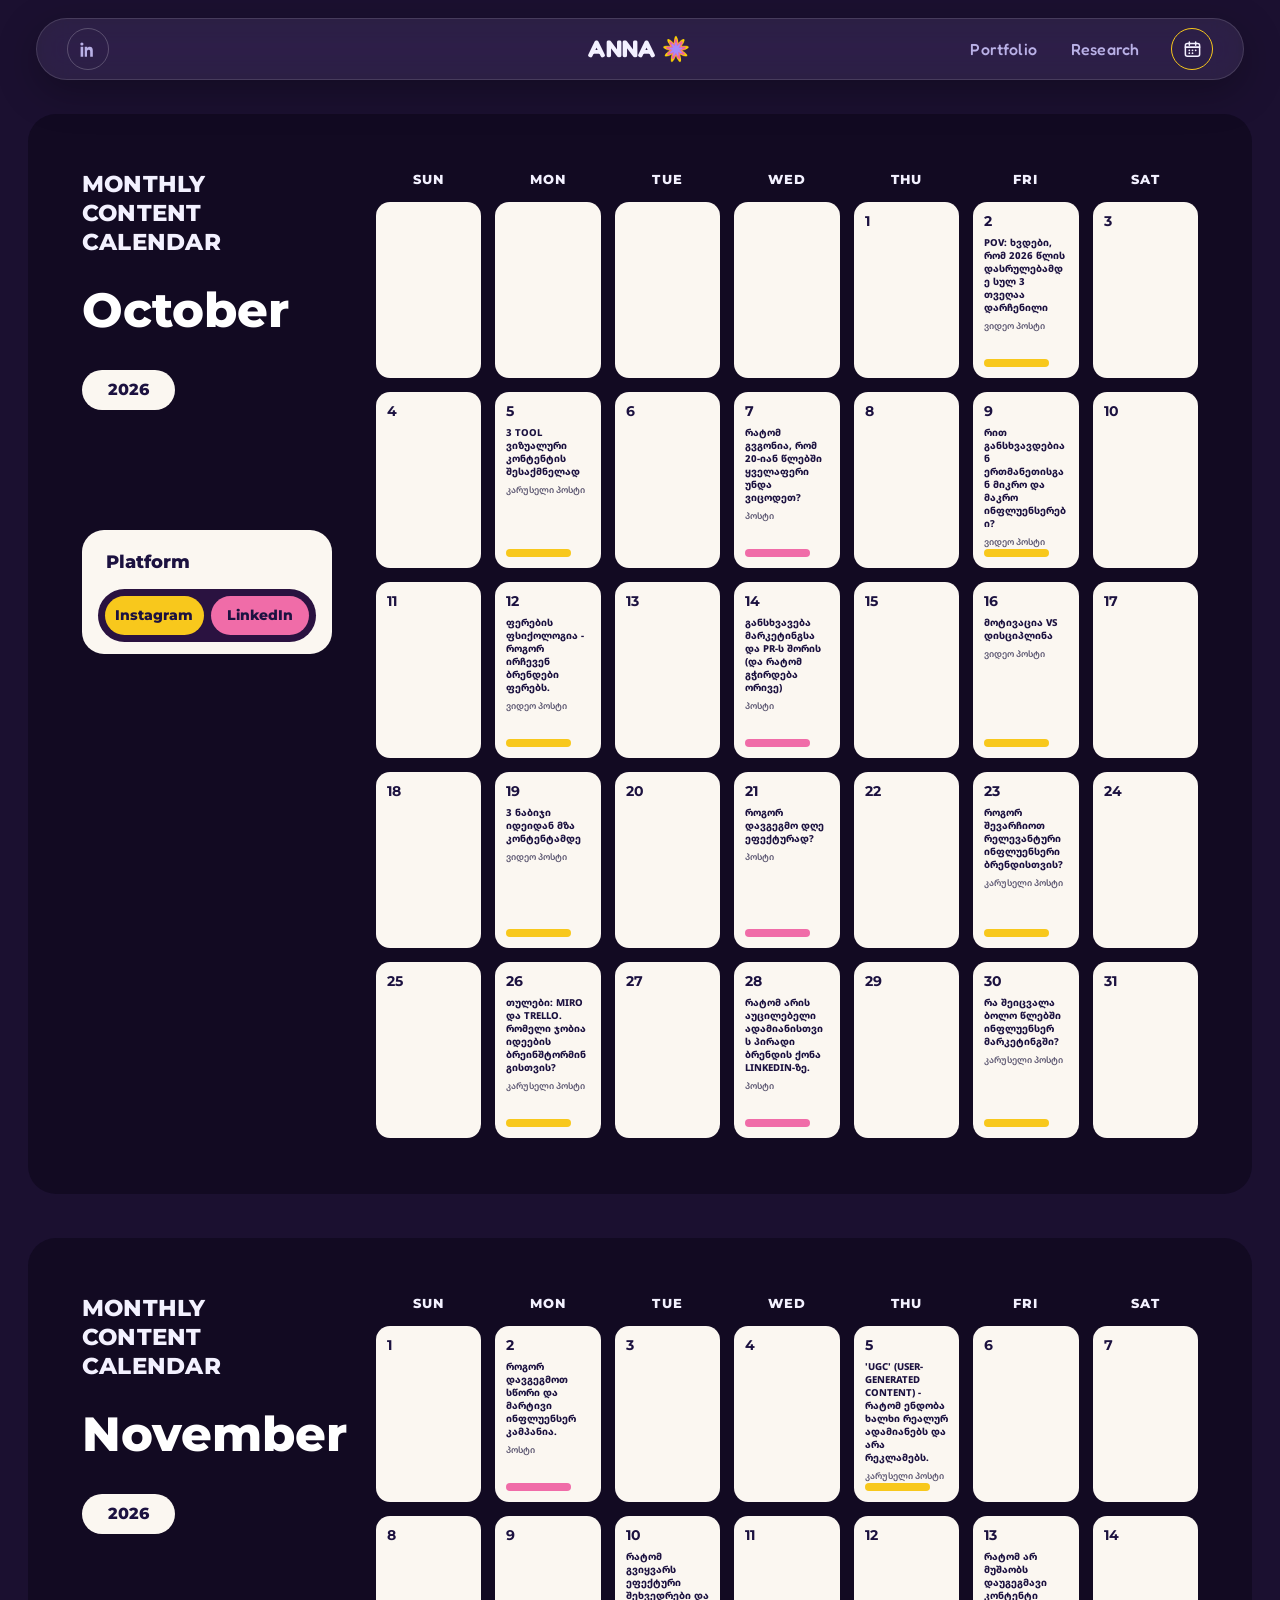
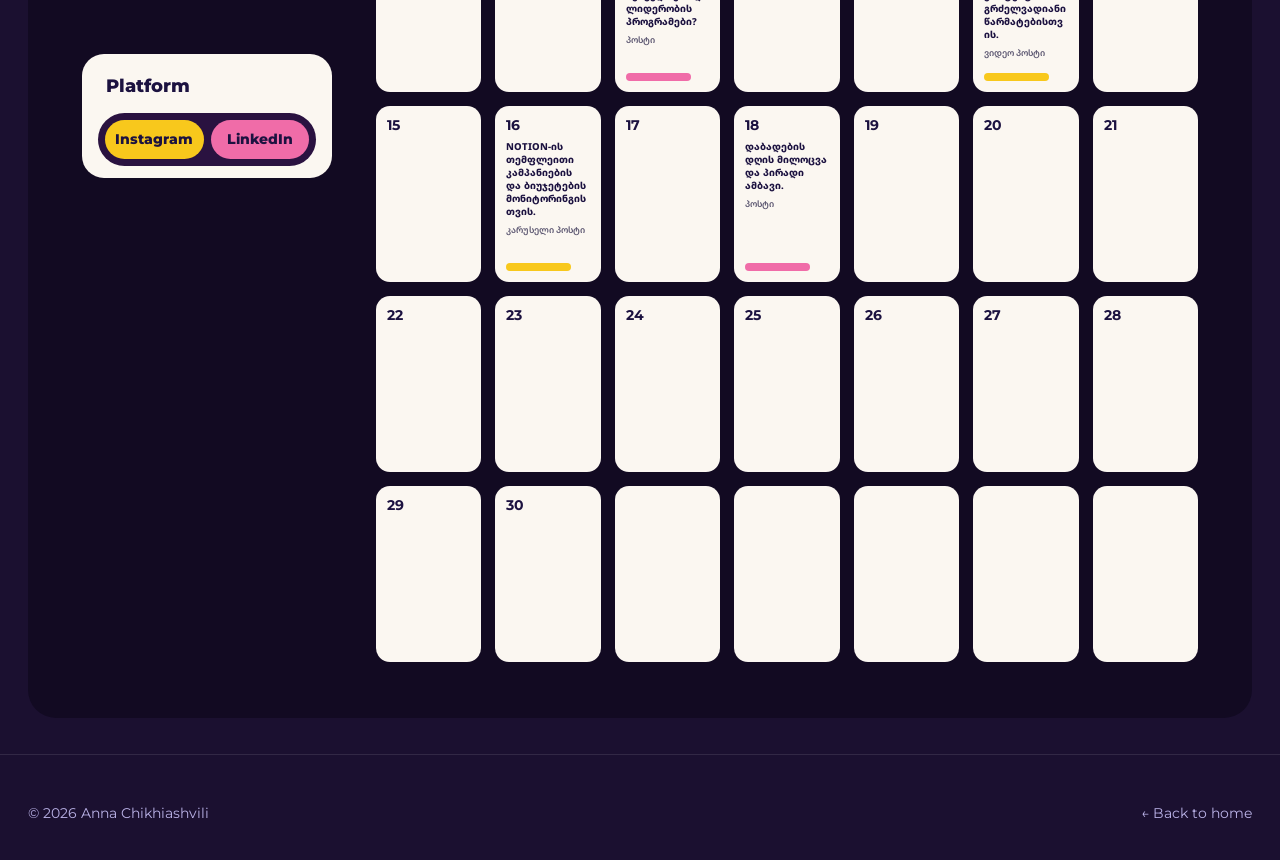
==== content-calendar.html @ bf1d7f3b "Unify header across all pages: ANNA brand everywhere, Research → #about, consistent mobile menu; syn" ====
<!DOCTYPE html>
<html lang="en">
<head>
<meta charset="UTF-8" />
<meta name="viewport" content="width=device-width, initial-scale=1.0" />
<title>Content Calendar — Anna Chikhiashvili</title>
<meta name="description" content="Monthly content calendar — Instagram & LinkedIn posting plan." />
<meta name="theme-color" content="#1b1030" />
<meta name="color-scheme" content="dark" />
<link rel="icon" type="image/png" href="aniko-refs/favicon.png" />
<meta property="og:type" content="website" />
<meta property="og:title" content="Content Calendar — Anna Chikhiashvili" />
<meta property="og:description" content="Monthly content calendar — Instagram & LinkedIn posting plan." />
<meta property="og:image" content="https://davit-debug.github.io/aniko-site/aniko-refs/image6.png" />
<meta name="twitter:card" content="summary_large_image" />
<link rel="canonical" href="https://davit-debug.github.io/aniko-site/content-calendar.html" />
<link rel="preconnect" href="https://fonts.googleapis.com" />
<link rel="preconnect" href="https://fonts.gstatic.com" crossorigin />
<link href="https://fonts.googleapis.com/css2?family=Fredoka:wght@500;600;700&family=Montserrat:wght@400;600;700;800&family=Noto+Sans+Georgian:wght@600;800&display=swap" rel="stylesheet" />
<style>
/* ===========================================================
   ANIKO — Monthly Content Calendar
   Exact replica of the Canva layout: dark navy canvas, white
   rounded day cells, Platform legend (IG yellow / LI pink),
   colored platform bars under each post.
   =========================================================== */
:root{
  --bg:#120a22; --bg-page:#1b1030; --card:#FBF7F1; --legend-dark:#2A1240;
  --ink:#F3F1FF; --ink-dim:#b9b1e6; --ink-dark:#1c1240; --cell-muted:#5d5872; /* darkened for AA contrast on the off-white cells */
  --yellow:#F8C81C; --pink:#F06CA8;
  --line:rgba(255,255,255,.10);
  --font-display:'Fredoka',system-ui,sans-serif;
  --font:'Montserrat',system-ui,sans-serif;
  --font-ka:'Noto Sans Georgian','Montserrat',sans-serif;
  --maxw:1280px;
}
*{box-sizing:border-box}
html{scroll-behavior:smooth}
html,body{margin:0;padding:0}
body{font-family:var(--font);background:var(--bg-page);color:var(--ink);-webkit-font-smoothing:antialiased;overflow-x:hidden;line-height:1.5}
a{color:inherit;text-decoration:none}
.wrap{max-width:var(--maxw);margin:0 auto;padding:0 28px}
:focus-visible{outline:3px solid var(--yellow);outline-offset:3px;border-radius:6px}
.skip{position:absolute;left:-999px;background:var(--yellow);color:#000;padding:10px 16px;border-radius:8px;font-weight:700;z-index:200}
.skip:focus{left:16px;top:16px}

/* ---------- header — floating pill (same as index-aniko) ---------- */
header.nav{position:fixed;top:18px;left:0;right:0;z-index:100;padding:0 clamp(14px,2.8vw,40px);
  transition:top .5s cubic-bezier(.22,.61,.36,1)}
.nav-bar{display:grid;grid-template-columns:1fr auto 1fr;align-items:center;height:62px;padding:0 30px;
  max-width:1400px;margin:0 auto;
  background:rgba(255,255,255,.07);backdrop-filter:blur(16px) saturate(1.4);-webkit-backdrop-filter:blur(16px) saturate(1.4);
  border:1px solid rgba(255,255,255,.13);border-radius:999px;box-shadow:0 12px 40px rgba(0,0,0,.28);
  transition:max-width .55s cubic-bezier(.5,0,.1,1),background .45s,box-shadow .45s,height .45s cubic-bezier(.22,.61,.36,1),column-gap .45s}
/* Aurora scroll morph: the wide pill shrinks to a compact centered dark bar */
header.nav.scrolled{top:14px}
header.nav.scrolled .nav-bar{max-width:760px;height:54px;column-gap:8px;
  background:rgba(12,6,20,.96);border-color:rgba(255,255,255,.07);box-shadow:0 18px 46px rgba(0,0,0,.55)}
header.nav.scrolled .nav-side{gap:22px}
.nav-side{display:flex;align-items:center;gap:30px}
.nav-side.left{justify-content:flex-start}
.nav-side.right{justify-content:flex-end}
.nav-side a{font-family:var(--font-display);font-size:1rem;font-weight:500;color:var(--ink-dim);letter-spacing:.01em;padding:10px 2px;transition:color .15s}
.nav-side a:hover,.nav-side a.active{color:var(--ink)}
.nav-ic{display:grid;place-items:center;width:42px;height:42px;border-radius:50%;border:1.5px solid rgba(255,255,255,.22);color:var(--ink);padding:0!important;transition:border-color .2s,background .2s,transform .3s}
.nav-ic svg{width:19px;height:19px}
.nav-ic.active{border-color:var(--yellow);color:var(--yellow)}
.nav-ic:hover{border-color:var(--yellow);background:rgba(255,255,255,.06);transform:translateY(-1px)}
.brand{grid-column:2;justify-self:center;display:flex;align-items:center;gap:.22em;font-family:var(--font-display);font-weight:700;font-size:1.5rem;letter-spacing:.01em;color:var(--ink);white-space:nowrap}
.brand .logo-mark{height:1.3em;width:auto;display:block;transition:transform .5s cubic-bezier(.22,.61,.36,1)}
.brand:hover .logo-mark{transform:rotate(60deg)}
/* Aurora-style brand: letters wave on hover; on scroll only "A" + logo remain */
.b-ltrs{display:inline-flex;align-items:baseline}
.b-ltrs .ltr{display:inline-block;transition:transform .33s cubic-bezier(.34,1.56,.64,1)}
.brand:hover .ltr{transform:translateY(-6px)}
.b-rest{display:inline-flex;overflow:hidden;max-width:4em;opacity:1;
  transition:max-width .45s cubic-bezier(.5,0,.1,1),opacity .3s ease}
header.nav.scrolled .b-rest{max-width:0;opacity:0}
/* Aurora-style custom cursor */
.cursor-dot{position:fixed;left:0;top:0;width:13px;height:13px;border-radius:50%;background:var(--yellow);
  pointer-events:none;z-index:9999;transform:translate(-50%,-50%) scale(1);opacity:0;
  transition:opacity .25s ease;will-change:transform}
.cursor-dot.on{opacity:.9}
.cursor-dot.grow{background:var(--pink)}
@media(pointer:coarse){.cursor-dot{display:none}}
.burger{display:none;justify-self:end;grid-column:3;background:none;border:0;color:var(--ink);cursor:pointer;padding:8px}
.burger svg{width:26px;height:26px}
.nav-mobile{display:none}

/* ---------- calendar board ("Canva page") ---------- */
main{padding-top:78px}
.board{background:var(--bg);border-radius:28px;padding:56px 54px;margin:36px 0;
  display:grid;grid-template-columns:250px 1fr;gap:44px;align-items:start}
.board + .board{margin-top:44px}

/* left column */
.side h2{font-family:var(--font);font-weight:800;font-size:1.45rem;letter-spacing:.01em;margin:0;color:var(--ink);text-transform:uppercase;line-height:1.25}
.side .month{font-family:var(--font);font-weight:800;font-size:clamp(2.2rem,4vw,3rem);margin:.35em 0 .5em;color:#fff}
.year-pill{display:inline-block;background:var(--card);color:var(--ink-dark);font-weight:800;font-size:1rem;
  padding:8px 26px;border-radius:999px}
.legend{background:var(--card);border-radius:22px;padding:18px 16px 12px;margin-top:120px;max-width:250px}
.legend .t{font-family:var(--font);font-weight:800;font-size:1.15rem;color:var(--ink-dark);margin:0 0 14px 8px}
.legend-pills{background:var(--legend-dark);border-radius:999px;padding:7px;display:flex;gap:7px}
.legend-pills span{flex:1;text-align:center;font-weight:800;font-size:.86rem;color:var(--ink-dark);padding:9px 6px;border-radius:999px}
.legend-pills .ig{background:var(--yellow)}
.legend-pills .li{background:var(--pink)}

/* grid */
.cal-scroll{overflow-x:auto;-webkit-overflow-scrolling:touch;min-width:0;max-width:100%} /* min-width:0 lets it shrink inside the board grid */
.cal{min-width:720px}
.cal-head{display:grid;grid-template-columns:repeat(7,minmax(0,1fr));gap:14px;margin-bottom:12px}
.cal-head div{text-align:center;font-weight:800;font-size:.82rem;letter-spacing:.08em;color:var(--ink)}
.cal-grid{display:grid;grid-template-columns:repeat(7,minmax(0,1fr));grid-auto-rows:1fr;gap:14px}
.cell{background:var(--card);border-radius:14px;min-height:118px;padding:9px 11px 11px;
  display:flex;flex-direction:column;color:var(--ink-dark)}
.cell.empty{background:var(--card);opacity:1}
.cell .d{font-weight:700;font-size:.85rem;color:var(--ink-dark)}
.cell .post-t{font-family:var(--font-ka);font-weight:800;font-size:.6rem;line-height:1.35;margin-top:6px;text-transform:uppercase;overflow-wrap:break-word;min-width:0}
.cell .post-k{font-family:var(--font-ka);font-weight:600;font-size:.55rem;color:var(--cell-muted);margin-top:5px}
.cell .bar{height:8px;border-radius:999px;width:78%;margin-top:auto}
.cell .bar.ig{background:var(--yellow)}
.cell .bar.li{background:var(--pink)}
.cell.has{transition:transform .35s cubic-bezier(.22,.61,.36,1),box-shadow .35s}
.sr{position:absolute;width:1px;height:1px;padding:0;margin:-1px;overflow:hidden;clip:rect(0 0 0 0);white-space:nowrap;border:0}
.cell.has:hover{transform:translateY(-4px);box-shadow:0 14px 30px rgba(0,0,0,.35)}

/* ---------- motion (site vocabulary) ---------- */
.m{opacity:0}
.m-float.in{animation:floatIn .8s cubic-bezier(.22,.61,.36,1) var(--d,0s) both}
@keyframes floatIn{0%{opacity:0;transform:translateY(30px)}100%{opacity:1;transform:translateY(0)}}

/* ---------- footer ---------- */
footer{padding:48px 0 36px;border-top:1px solid var(--line);margin-top:30px}
.foot-in{display:flex;justify-content:space-between;gap:16px;flex-wrap:wrap;color:var(--ink-dim);font-size:.85rem}

/* ---------- responsive ---------- */
/* board stacks earlier — at 1024 the side column squeezed the grid until SAT clipped */
@media(max-width:1120px){
  .board{grid-template-columns:1fr;padding:34px 24px;gap:22px}
  .legend{margin-top:14px}
  .side .month{margin-bottom:.3em}
}
@media(max-width:760px){
  .nav-side{display:none}
  .burger{display:inline-flex}
  .nav-mobile.open{display:flex;flex-direction:column;position:absolute;top:74px;left:clamp(14px,2.8vw,40px);right:clamp(14px,2.8vw,40px);background:rgba(27,16,48,.97);border:1px solid var(--line);border-radius:22px;padding:18px 26px;gap:16px;box-shadow:0 18px 50px rgba(0,0,0,.5)}
  .nav-mobile a{font-family:var(--font-display);font-size:1.12rem;font-weight:500;color:var(--ink)}
}
@media(max-width:600px){
  .wrap{padding:0 16px}
}
@media(prefers-reduced-motion:reduce){
  html{scroll-behavior:auto}
  *{animation:none!important;transition:none!important}
  .m{opacity:1!important}
}
</style>
</head>
<body>
<a class="skip" href="#main">Skip to content</a>

<header class="nav" id="nav">
  <div class="nav-bar">
    <nav class="nav-side left" id="navleft" aria-label="Social">
      <a class="nav-ic" href="https://www.linkedin.com/in/anna-chikhiashvili-153876253/" target="_blank" rel="noopener" aria-label="LinkedIn">
        <svg viewBox="0 0 24 24" fill="currentColor" aria-hidden="true"><path d="M6.94 5a2 2 0 1 1-4 0 2 2 0 0 1 4 0zM3.3 8.5h3.3V21H3.3V8.5zm5.2 0h3.16v1.7h.05c.44-.83 1.5-1.7 3.1-1.7 3.3 0 3.9 2.17 3.9 5V21h-3.3v-5.6c0-1.34-.03-3.06-1.87-3.06-1.87 0-2.16 1.46-2.16 2.96V21H8.5V8.5z"/></svg>
      </a>
    </nav>
    <a href="index.html" class="brand"><span class="sr">ANNA</span><span class="b-ltrs" aria-hidden="true"><span class="ltr">A</span><span class="b-rest"><span class="ltr" style="transition-delay:.045s">N</span><span class="ltr" style="transition-delay:.09s">N</span><span class="ltr" style="transition-delay:.135s">A</span></span></span><img class="logo-mark" src="aniko-refs/logo-mark.png" alt="" width="192" height="192" /></a>
    <nav class="nav-side right" id="navright" aria-label="Primary">
      <a href="portfolio.html">Portfolio</a>
      <a href="index.html#about">Research</a>
      <a class="nav-ic active" href="content-calendar.html" aria-current="page" aria-label="Content Calendar">
        <svg viewBox="0 0 24 24" fill="none" stroke="currentColor" stroke-width="1.9" aria-hidden="true"><rect x="3" y="4.5" width="18" height="16" rx="2.5"/><path d="M3 9h18M8 2.5v4M16 2.5v4" stroke-linecap="round"/><circle cx="8" cy="13" r="1.1" fill="currentColor" stroke="none"/><circle cx="12" cy="13" r="1.1" fill="currentColor" stroke="none"/><circle cx="16" cy="13" r="1.1" fill="currentColor" stroke="none"/><circle cx="8" cy="16.6" r="1.1" fill="currentColor" stroke="none"/><circle cx="12" cy="16.6" r="1.1" fill="currentColor" stroke="none"/></svg>
      </a>
    </nav>
    <button class="burger" id="burger" aria-label="Menu" aria-expanded="false">
      <svg viewBox="0 0 24 24" fill="none" stroke="currentColor" stroke-width="2.2" stroke-linecap="round"><line x1="3" y1="7" x2="21" y2="7"/><line x1="3" y1="12" x2="21" y2="12"/><line x1="3" y1="17" x2="21" y2="17"/></svg>
    </button>
  </div>
  <nav class="nav-mobile" id="navmobile" aria-label="Menu">
    <a href="portfolio.html">Portfolio</a>
    <a href="index.html#about">Research</a>
    <a href="content-calendar.html" class="active" aria-current="page">Content Calendar</a>
    <a href="https://www.linkedin.com/in/anna-chikhiashvili-153876253/" target="_blank" rel="noopener">LinkedIn</a>
  </nav>
</header>

<main id="main">
  <h1 class="sr">Monthly Content Calendar — Anna Chikhiashvili</h1>
  <div class="wrap" id="boards"><!-- months render here --></div>
</main>

<footer>
  <div class="wrap foot-in">
    <span>© 2026 Anna Chikhiashvili</span>
    <a href="index.html">← Back to home</a>
  </div>
</footer>

<script>
/* ============================================================
   CONTENT DATA — ედიტირებადი ნაწილი.
   p: 'ig' = Instagram (ყვითელი) · 'li' = LinkedIn (ვარდისფერი)
   k: პოსტის ტიპი (ვიდეო პოსტი / კარუსელი პოსტი / პოსტი)
   ============================================================ */
var CAL = [
  {
    name: 'October', year: 2026, month: 9, // JS month index (9 = October)
    entries: {
      2:  { t: 'POV: ხვდები, რომ 2026 წლის დასრულებამდე სულ 3 თვეღაა დარჩენილი', k: 'ვიდეო პოსტი', p: 'ig' },
      5:  { t: '3 TOOL ვიზუალური კონტენტის შესაქმნელად', k: 'კარუსელი პოსტი', p: 'ig' },
      7:  { t: 'რატომ გვგონია, რომ 20-იან წლებში ყველაფერი უნდა ვიცოდეთ?', k: 'პოსტი', p: 'li' },
      9:  { t: 'რით განსხვავდებიან ერთმანეთისგან მიკრო და მაკრო ინფლუენსერები?', k: 'ვიდეო პოსტი', p: 'ig' },
      12: { t: 'ფერების ფსიქოლოგია - როგორ ირჩევენ ბრენდები ფერებს.', k: 'ვიდეო პოსტი', p: 'ig' },
      14: { t: 'განსხვავება მარკეტინგსა და PR-ს შორის (და რატომ გჭირდება ორივე)', k: 'პოსტი', p: 'li' },
      16: { t: 'მოტივაცია VS დისციპლინა', k: 'ვიდეო პოსტი', p: 'ig' },
      19: { t: '3 ნაბიჯი იდეიდან მზა კონტენტამდე', k: 'ვიდეო პოსტი', p: 'ig' },
      21: { t: 'როგორ დავგეგმო დღე ეფექტურად?', k: 'პოსტი', p: 'li' },
      23: { t: 'როგორ შევარჩიოთ რელევანტური ინფლუენსერი ბრენდისთვის?', k: 'კარუსელი პოსტი', p: 'ig' },
      26: { t: 'თულები: MIRO და TRELLO. რომელი ჯობია იდეების ბრეინშტორმინგისთვის?', k: 'კარუსელი პოსტი', p: 'ig' },
      28: { t: 'რატომ არის აუცილებელი ადამიანისთვის პირადი ბრენდის ქონა LINKEDIN-ზე.', k: 'პოსტი', p: 'li' },
      30: { t: 'რა შეიცვალა ბოლო წლებში ინფლუენსერ მარკეტინგში?', k: 'კარუსელი პოსტი', p: 'ig' }
    }
  },
  {
    name: 'November', year: 2026, month: 10,
    entries: {
      2:  { t: 'როგორ დავგეგმოთ სწორი და მარტივი ინფლუენსერ კამპანია.', k: 'პოსტი', p: 'li' },
      5:  { t: "'UGC' (USER-GENERATED CONTENT) - რატომ ენდობა ხალხი რეალურ ადამიანებს და არა რეკლამებს.", k: 'კარუსელი პოსტი', p: 'ig' },
      10: { t: 'რატომ გვიყვარს ეფექტური შეხვედრები და ლიდერობის პროგრამები?', k: 'პოსტი', p: 'li' },
      13: { t: 'რატომ არ მუშაობს დაუგეგმავი კონტენტი გრძელვადიანი წარმატებისთვის.', k: 'ვიდეო პოსტი', p: 'ig' },
      16: { t: 'NOTION-ის თემფლეითი კამპანიების და ბიუჯეტების მონიტორინგისთვის.', k: 'კარუსელი პოსტი', p: 'ig' },
      18: { t: 'დაბადების დღის მილოცვა და პირადი ამბავი.', k: 'პოსტი', p: 'li' }
    }
  }
];

(function(){
  var DAYS = ['SUN','MON','TUE','WED','THU','FRI','SAT'];
  var root = document.getElementById('boards');

  CAL.forEach(function(mo, mi){
    var first = new Date(mo.year, mo.month, 1).getDay();          // weekday of the 1st
    var dim   = new Date(mo.year, mo.month + 1, 0).getDate();     // days in month
    var rows  = Math.ceil((first + dim) / 7);

    var board = document.createElement('section');
    board.className = 'board m m-float';
    board.style.setProperty('--d', (mi * .08) + 's');

    /* left column */
    var side = document.createElement('div');
    side.className = 'side';
    side.innerHTML =
      '<h2>Monthly Content Calendar<span class="sr"> — ' + mo.name + ' ' + mo.year + '</span></h2>' +
      '<div class="month">' + mo.name + '</div>' +
      '<span class="year-pill">' + mo.year + '</span>' +
      '<div class="legend"><p class="t">Platform</p>' +
      '<div class="legend-pills"><span class="ig">Instagram</span><span class="li">LinkedIn</span></div></div>';
    board.appendChild(side);

    /* calendar */
    var scroll = document.createElement('div');
    scroll.className = 'cal-scroll';
    scroll.setAttribute('tabindex','0');
    scroll.setAttribute('role','region');
    scroll.setAttribute('aria-label', mo.name + ' ' + mo.year + ' calendar');
    var cal = document.createElement('div');
    cal.className = 'cal';

    var head = document.createElement('div');
    head.className = 'cal-head';
    DAYS.forEach(function(d){ var c = document.createElement('div'); c.textContent = d; head.appendChild(c); });
    cal.appendChild(head);

    var grid = document.createElement('div');
    grid.className = 'cal-grid';
    var total = rows * 7;
    for (var i = 0; i < total; i++){
      var day = i - first + 1;
      var cell = document.createElement('div');
      if (day < 1 || day > dim){
        cell.className = 'cell empty';
      } else {
        var e = mo.entries[day];
        cell.className = 'cell' + (e ? ' has' : '');
        var html = '<span class="d">' + day + '</span>';
        if (e){
          var pName = e.p === 'ig' ? 'Instagram' : 'LinkedIn';
          html += '<span class="post-t" lang="ka">' + e.t + '</span>' +
                  '<span class="post-k" lang="ka">' + e.k + '</span>' +
                  '<span class="bar ' + e.p + '"><span class="sr">' + pName + '</span></span>';
        }
        cell.innerHTML = html;
      }
      grid.appendChild(cell);
    }
    cal.appendChild(grid);
    scroll.appendChild(cal);
    board.appendChild(scroll);
    root.appendChild(board);
  });

  /* entrance reveal */
  var io = new IntersectionObserver(function(es){
    es.forEach(function(en){ if(en.isIntersecting){ en.target.classList.add('in'); io.unobserve(en.target); } });
  }, {threshold:.06});
  document.querySelectorAll('.m').forEach(function(el){ io.observe(el); });

  /* mobile nav */
  var burger = document.getElementById('burger'), menu = document.getElementById('navmobile');
  burger.setAttribute('aria-controls','navmobile');
  function closeMenu(){ menu.classList.remove('open'); burger.setAttribute('aria-expanded','false'); }
  burger.addEventListener('click', function(){
    var open = menu.classList.toggle('open'); burger.setAttribute('aria-expanded', open);
  });
  menu.addEventListener('click', function(e){ if(e.target.closest('a')) closeMenu(); });
  document.addEventListener('keydown', function(e){ if(e.key==='Escape') closeMenu(); });

  /* nav scrolled state (parity with homepage) */
  var nav = document.querySelector('header.nav');
  var onScroll = function(){ nav.classList.toggle('scrolled', window.scrollY>20); };
  onScroll(); window.addEventListener('scroll', onScroll, {passive:true});

  /* Aurora-style custom cursor (desktop fine-pointer only) */
  if(window.matchMedia('(pointer:fine)').matches && !window.matchMedia('(prefers-reduced-motion: reduce)').matches){
    var dot=document.createElement('div');
    dot.className='cursor-dot'; dot.setAttribute('aria-hidden','true');
    document.body.appendChild(dot);
    var cx=innerWidth/2, cy=innerHeight/2, tx=cx, ty=cy, shown=false, scale=1;
    document.addEventListener('mousemove',function(e){
      tx=e.clientX; ty=e.clientY;
      if(!shown){ cx=tx; cy=ty; dot.classList.add('on'); shown=true; }
    },{passive:true});
    document.addEventListener('mouseleave',function(){ dot.classList.remove('on'); shown=false; });
    document.addEventListener('mouseover',function(e){
      var hit=e.target.closest('a,button,[role=button],input,textarea,label');
      scale=hit?2:1; dot.classList.toggle('grow',!!hit);
    });
    (function loop(){
      cx+=(tx-cx)*.22; cy+=(ty-cy)*.22;
      dot.style.transform='translate('+(cx-6.5)+'px,'+(cy-6.5)+'px) scale('+scale+')';
      requestAnimationFrame(loop);
    })();
  }
})();
</script>
</body>
</html>
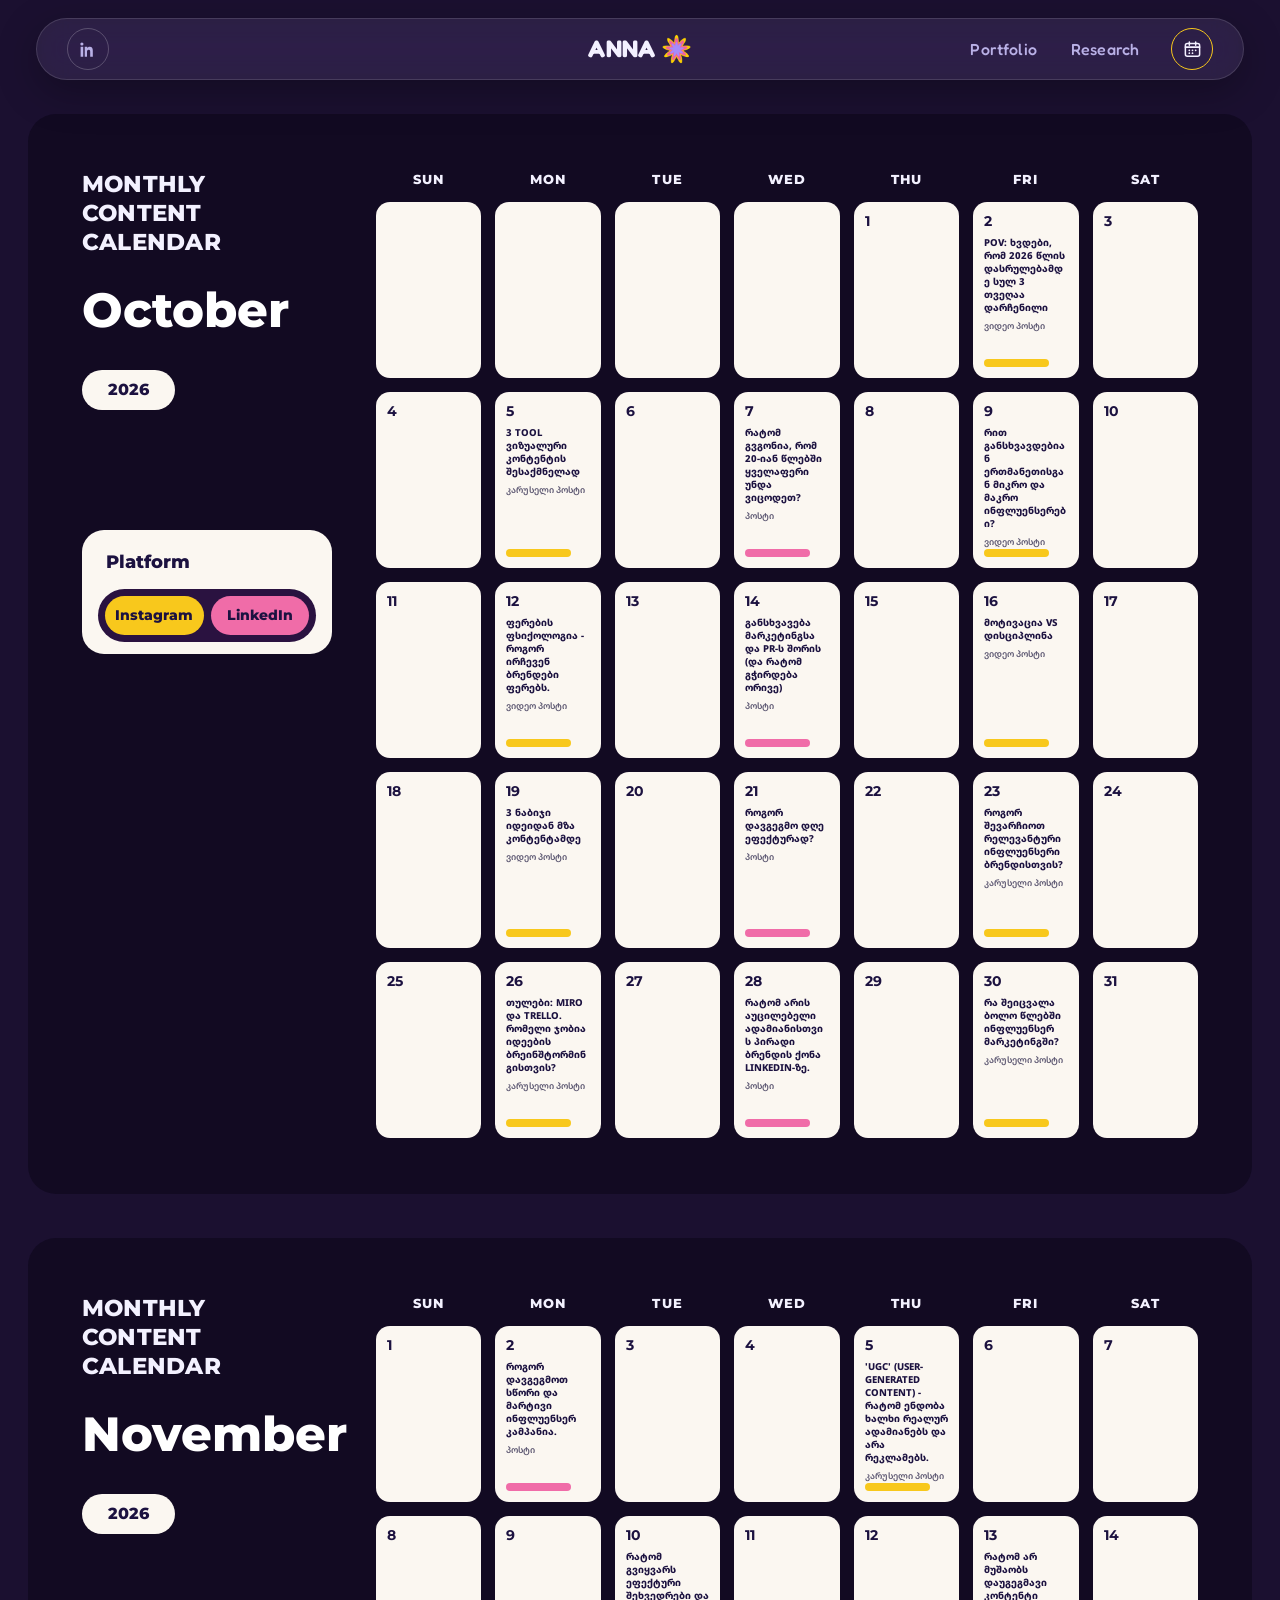
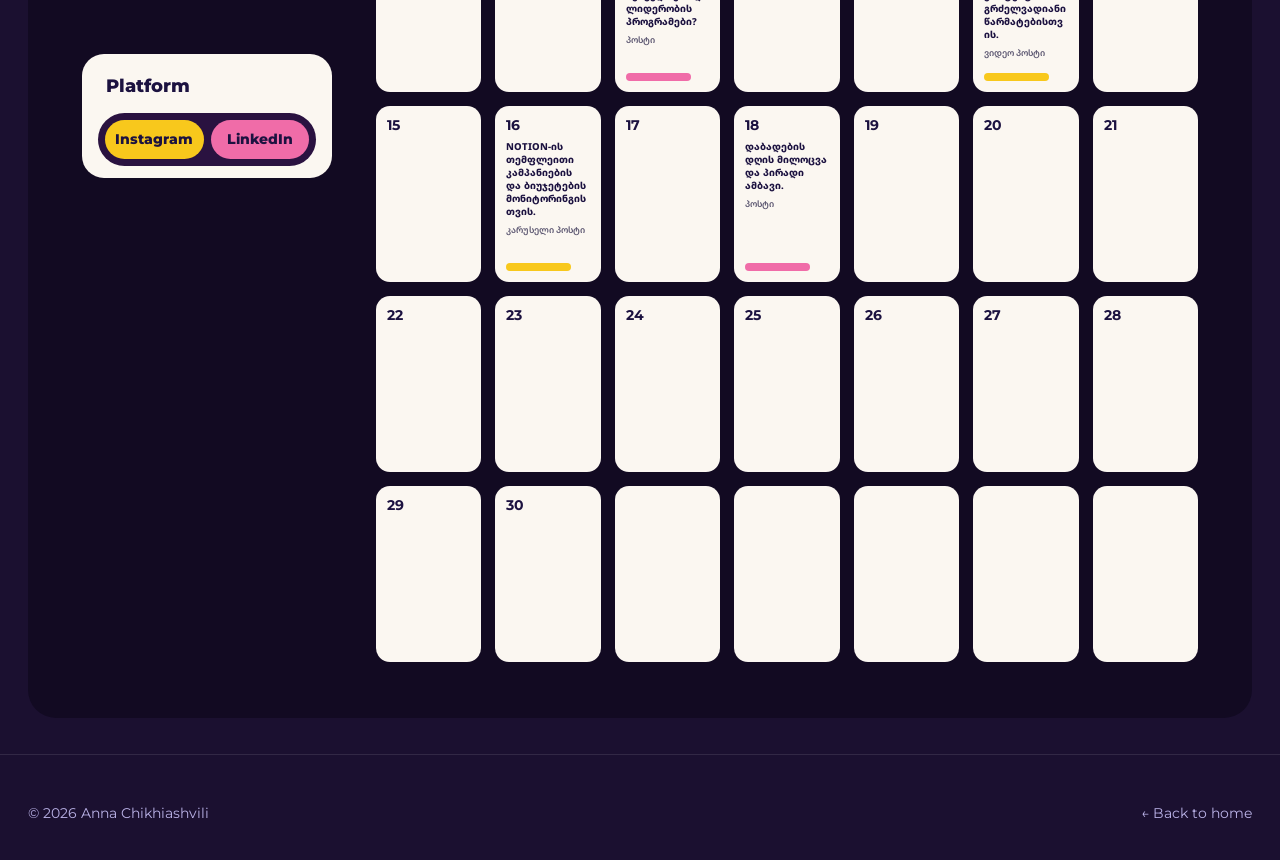
==== commit a6bafaac: "Hero illustration shows immediately (remove scroll-reveal); sync local design edits - hero-art: drop" ====
--- a/content-calendar.html
+++ b/content-calendar.html
@@ -166,10 +166,10 @@
         <svg viewBox="0 0 24 24" fill="currentColor" aria-hidden="true"><path d="M6.94 5a2 2 0 1 1-4 0 2 2 0 0 1 4 0zM3.3 8.5h3.3V21H3.3V8.5zm5.2 0h3.16v1.7h.05c.44-.83 1.5-1.7 3.1-1.7 3.3 0 3.9 2.17 3.9 5V21h-3.3v-5.6c0-1.34-.03-3.06-1.87-3.06-1.87 0-2.16 1.46-2.16 2.96V21H8.5V8.5z"/></svg>
       </a>
     </nav>
-    <a href="index.html" class="brand"><span class="sr">ANNA</span><span class="b-ltrs" aria-hidden="true"><span class="ltr">A</span><span class="b-rest"><span class="ltr" style="transition-delay:.045s">N</span><span class="ltr" style="transition-delay:.09s">N</span><span class="ltr" style="transition-delay:.135s">A</span></span></span><img class="logo-mark" src="aniko-refs/logo-mark.png" alt="" width="192" height="192" /></a>
+    <a href="index-aniko.html" class="brand"><span class="sr">ANNA</span><span class="b-ltrs" aria-hidden="true"><span class="ltr">A</span><span class="b-rest"><span class="ltr" style="transition-delay:.045s">N</span><span class="ltr" style="transition-delay:.09s">N</span><span class="ltr" style="transition-delay:.135s">A</span></span></span><img class="logo-mark" src="aniko-refs/logo-mark.png" alt="" width="192" height="192" /></a>
     <nav class="nav-side right" id="navright" aria-label="Primary">
       <a href="portfolio.html">Portfolio</a>
-      <a href="index.html#about">Research</a>
+      <a href="research.html">Research</a>
       <a class="nav-ic active" href="content-calendar.html" aria-current="page" aria-label="Content Calendar">
         <svg viewBox="0 0 24 24" fill="none" stroke="currentColor" stroke-width="1.9" aria-hidden="true"><rect x="3" y="4.5" width="18" height="16" rx="2.5"/><path d="M3 9h18M8 2.5v4M16 2.5v4" stroke-linecap="round"/><circle cx="8" cy="13" r="1.1" fill="currentColor" stroke="none"/><circle cx="12" cy="13" r="1.1" fill="currentColor" stroke="none"/><circle cx="16" cy="13" r="1.1" fill="currentColor" stroke="none"/><circle cx="8" cy="16.6" r="1.1" fill="currentColor" stroke="none"/><circle cx="12" cy="16.6" r="1.1" fill="currentColor" stroke="none"/></svg>
       </a>
@@ -180,7 +180,7 @@
   </div>
   <nav class="nav-mobile" id="navmobile" aria-label="Menu">
     <a href="portfolio.html">Portfolio</a>
-    <a href="index.html#about">Research</a>
+    <a href="research.html">Research</a>
     <a href="content-calendar.html" class="active" aria-current="page">Content Calendar</a>
     <a href="https://www.linkedin.com/in/anna-chikhiashvili-153876253/" target="_blank" rel="noopener">LinkedIn</a>
   </nav>
@@ -194,7 +194,7 @@
 <footer>
   <div class="wrap foot-in">
     <span>© 2026 Anna Chikhiashvili</span>
-    <a href="index.html">← Back to home</a>
+    <a href="index-aniko.html">← Back to home</a>
   </div>
 </footer>
 
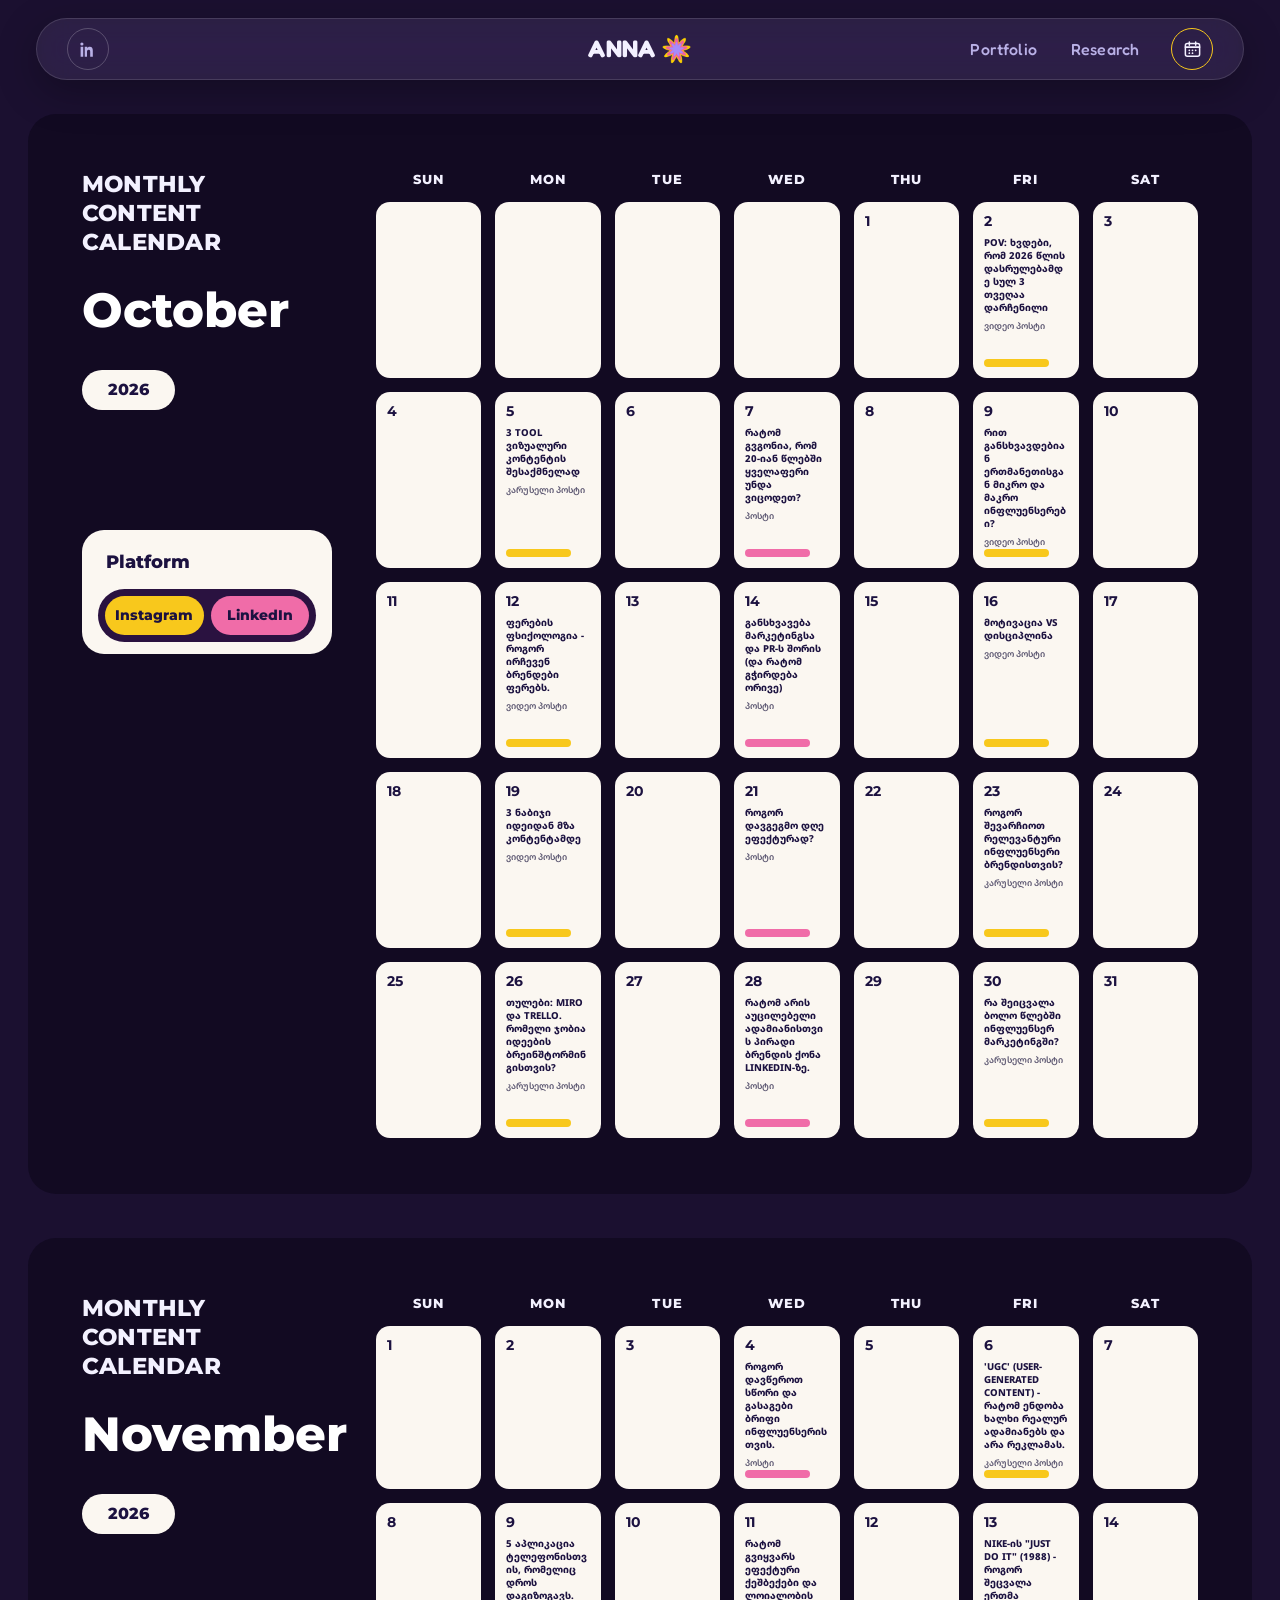
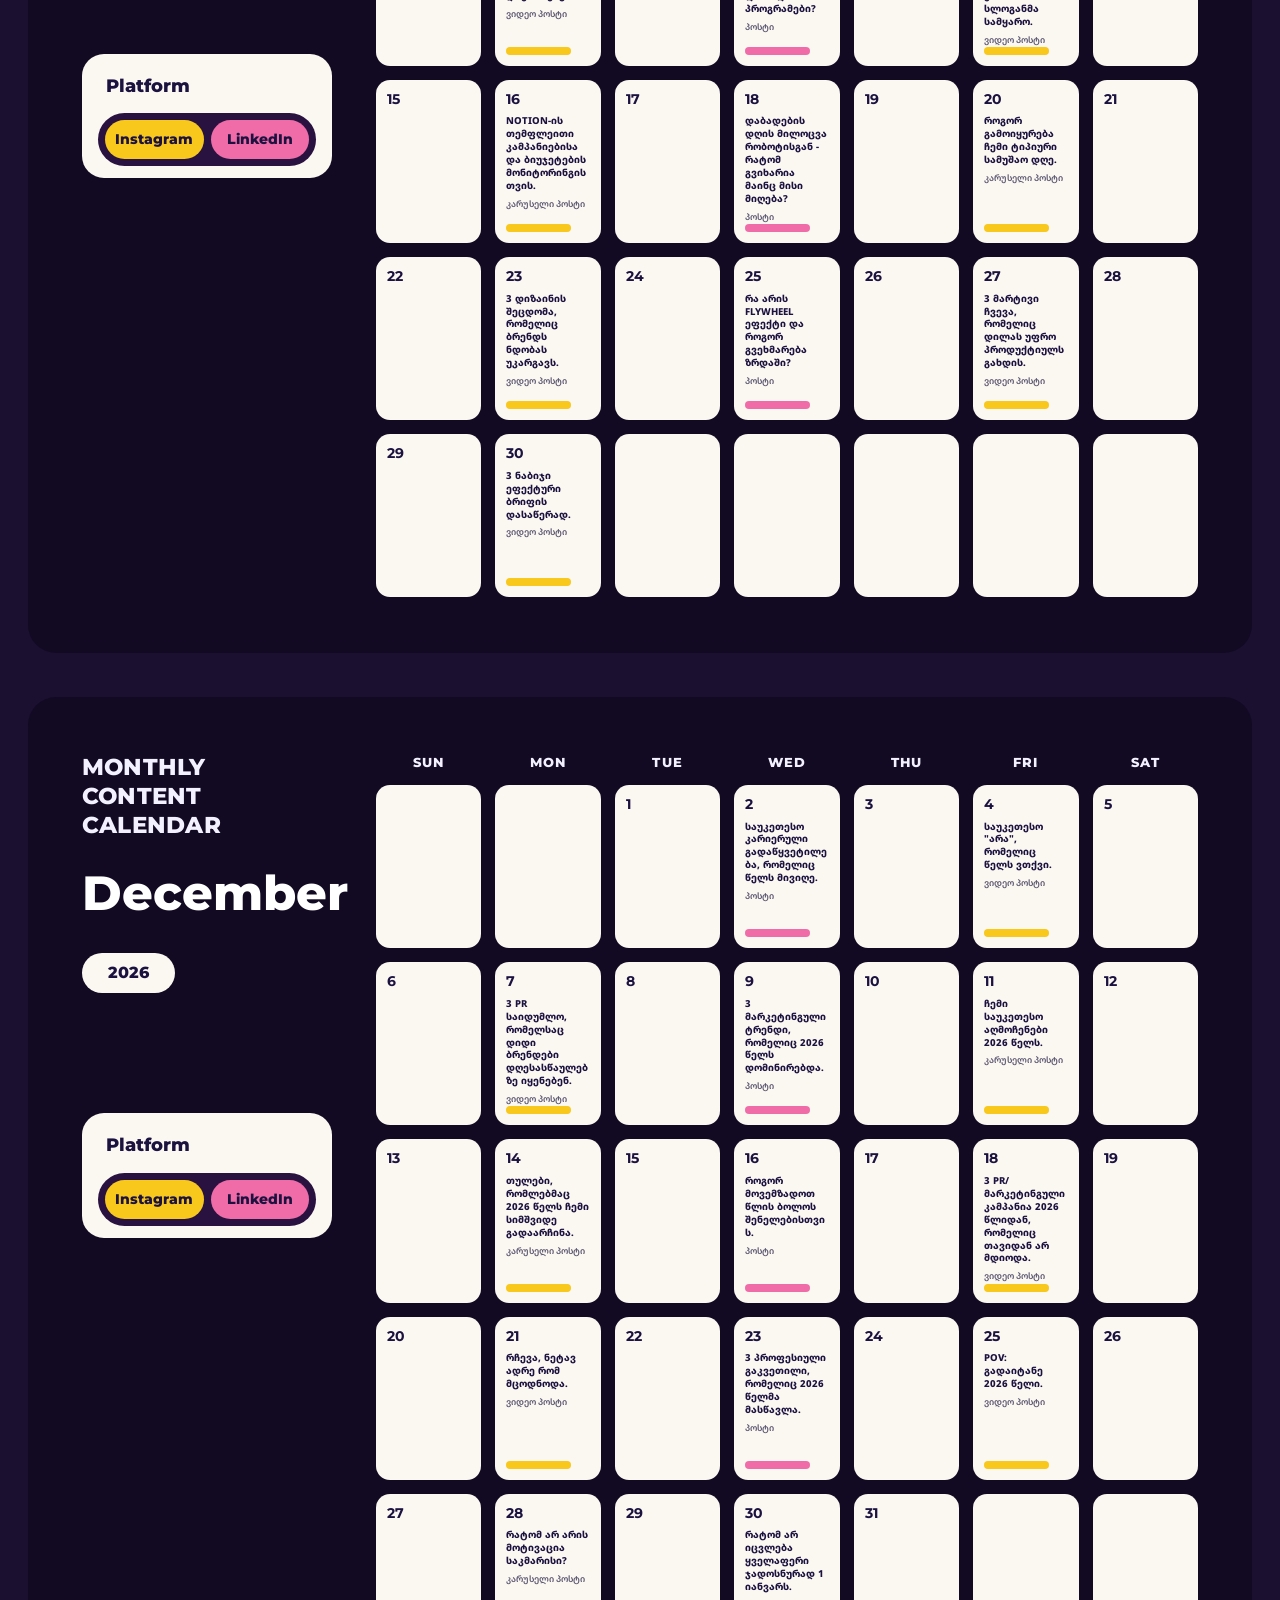
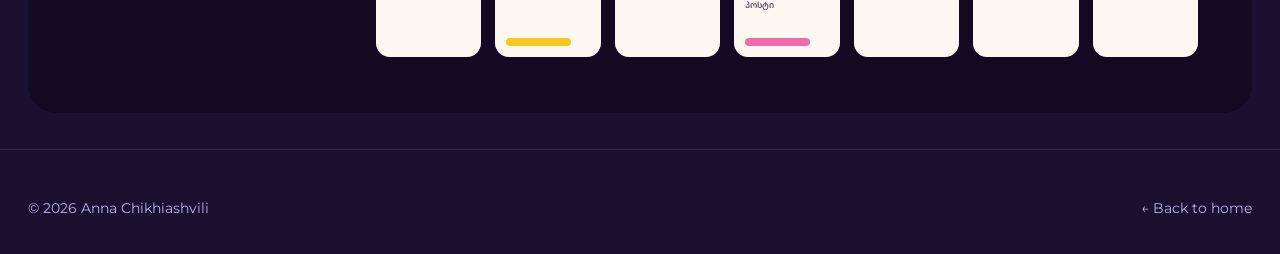
==== commit ec821f1f: "Content calendar: rebuild November (12 posts) + add December (13 posts) from PDF source" ====
--- a/content-calendar.html
+++ b/content-calendar.html
@@ -166,7 +166,7 @@
         <svg viewBox="0 0 24 24" fill="currentColor" aria-hidden="true"><path d="M6.94 5a2 2 0 1 1-4 0 2 2 0 0 1 4 0zM3.3 8.5h3.3V21H3.3V8.5zm5.2 0h3.16v1.7h.05c.44-.83 1.5-1.7 3.1-1.7 3.3 0 3.9 2.17 3.9 5V21h-3.3v-5.6c0-1.34-.03-3.06-1.87-3.06-1.87 0-2.16 1.46-2.16 2.96V21H8.5V8.5z"/></svg>
       </a>
     </nav>
-    <a href="index-aniko.html" class="brand"><span class="sr">ANNA</span><span class="b-ltrs" aria-hidden="true"><span class="ltr">A</span><span class="b-rest"><span class="ltr" style="transition-delay:.045s">N</span><span class="ltr" style="transition-delay:.09s">N</span><span class="ltr" style="transition-delay:.135s">A</span></span></span><img class="logo-mark" src="aniko-refs/logo-mark.png" alt="" width="192" height="192" /></a>
+    <a href="index.html" class="brand"><span class="sr">ANNA</span><span class="b-ltrs" aria-hidden="true"><span class="ltr">A</span><span class="b-rest"><span class="ltr" style="transition-delay:.045s">N</span><span class="ltr" style="transition-delay:.09s">N</span><span class="ltr" style="transition-delay:.135s">A</span></span></span><img class="logo-mark" src="aniko-refs/logo-mark.png" alt="" width="192" height="192" /></a>
     <nav class="nav-side right" id="navright" aria-label="Primary">
       <a href="portfolio.html">Portfolio</a>
       <a href="research.html">Research</a>
@@ -194,7 +194,7 @@
 <footer>
   <div class="wrap foot-in">
     <span>© 2026 Anna Chikhiashvili</span>
-    <a href="index-aniko.html">← Back to home</a>
+    <a href="index.html">← Back to home</a>
   </div>
 </footer>
 
@@ -226,12 +226,36 @@
   {
     name: 'November', year: 2026, month: 10,
     entries: {
-      2:  { t: 'როგორ დავგეგმოთ სწორი და მარტივი ინფლუენსერ კამპანია.', k: 'პოსტი', p: 'li' },
-      5:  { t: "'UGC' (USER-GENERATED CONTENT) - რატომ ენდობა ხალხი რეალურ ადამიანებს და არა რეკლამებს.", k: 'კარუსელი პოსტი', p: 'ig' },
-      10: { t: 'რატომ გვიყვარს ეფექტური შეხვედრები და ლიდერობის პროგრამები?', k: 'პოსტი', p: 'li' },
-      13: { t: 'რატომ არ მუშაობს დაუგეგმავი კონტენტი გრძელვადიანი წარმატებისთვის.', k: 'ვიდეო პოსტი', p: 'ig' },
-      16: { t: 'NOTION-ის თემფლეითი კამპანიების და ბიუჯეტების მონიტორინგისთვის.', k: 'კარუსელი პოსტი', p: 'ig' },
-      18: { t: 'დაბადების დღის მილოცვა და პირადი ამბავი.', k: 'პოსტი', p: 'li' }
+      4:  { t: 'როგორ დავწეროთ სწორი და გასაგები ბრიფი ინფლუენსერისთვის.', k: 'პოსტი', p: 'li' },
+      6:  { t: "'UGC' (USER-GENERATED CONTENT) - რატომ ენდობა ხალხი რეალურ ადამიანებს და არა რეკლამას.", k: 'კარუსელი პოსტი', p: 'ig' },
+      9:  { t: '5 აპლიკაცია ტელეფონისთვის, რომელიც დროს დაგიზოგავს.', k: 'ვიდეო პოსტი', p: 'ig' },
+      11: { t: 'რატომ გვიყვარს ეფექტური ქეშბექები და ლოიალობის პროგრამები?', k: 'პოსტი', p: 'li' },
+      13: { t: 'NIKE-ის "JUST DO IT" (1988) - როგორ შეცვალა ერთმა სლოგანმა სამყარო.', k: 'ვიდეო პოსტი', p: 'ig' },
+      16: { t: 'NOTION-ის თემფლეითი კამპანიებისა და ბიუჯეტების მონიტორინგისთვის.', k: 'კარუსელი პოსტი', p: 'ig' },
+      18: { t: 'დაბადების დღის მილოცვა რობოტისგან - რატომ გვიხარია მაინც მისი მიღება?', k: 'პოსტი', p: 'li' },
+      20: { t: 'როგორ გამოიყურება ჩემი ტიპიური სამუშაო დღე.', k: 'კარუსელი პოსტი', p: 'ig' },
+      23: { t: '3 დიზაინის შეცდომა, რომელიც ბრენდს ნდობას უკარგავს.', k: 'ვიდეო პოსტი', p: 'ig' },
+      25: { t: 'რა არის flywheel ეფექტი და როგორ გვეხმარება ზრდაში?', k: 'პოსტი', p: 'li' },
+      27: { t: '3 მარტივი ჩვევა, რომელიც დილას უფრო პროდუქტიულს გახდის.', k: 'ვიდეო პოსტი', p: 'ig' },
+      30: { t: '3 ნაბიჯი ეფექტური ბრიფის დასაწერად.', k: 'ვიდეო პოსტი', p: 'ig' }
+    }
+  },
+  {
+    name: 'December', year: 2026, month: 11,
+    entries: {
+      2:  { t: 'საუკეთესო კარიერული გადაწყვეტილება, რომელიც წელს მივიღე.', k: 'პოსტი', p: 'li' },
+      4:  { t: 'საუკეთესო "არა", რომელიც წელს ვთქვი.', k: 'ვიდეო პოსტი', p: 'ig' },
+      7:  { t: '3 PR საიდუმლო, რომელსაც დიდი ბრენდები დღესასწაულებზე იყენებენ.', k: 'ვიდეო პოსტი', p: 'ig' },
+      9:  { t: '3 მარკეტინგული ტრენდი, რომელიც 2026 წელს დომინირებდა.', k: 'პოსტი', p: 'li' },
+      11: { t: 'ჩემი საუკეთესო აღმოჩენები 2026 წელს.', k: 'კარუსელი პოსტი', p: 'ig' },
+      14: { t: 'თულები, რომლებმაც 2026 წელს ჩემი სიმშვიდე გადაარჩინა.', k: 'კარუსელი პოსტი', p: 'ig' },
+      16: { t: 'როგორ მოვემზადოთ წლის ბოლოს შენელებისთვის.', k: 'პოსტი', p: 'li' },
+      18: { t: '3 PR/მარკეტინგული კამპანია 2026 წლიდან, რომელიც თავიდან არ მდიოდა.', k: 'ვიდეო პოსტი', p: 'ig' },
+      21: { t: 'რჩევა, ნეტავ ადრე რომ მცოდნოდა.', k: 'ვიდეო პოსტი', p: 'ig' },
+      23: { t: '3 პროფესიული გაკვეთილი, რომელიც 2026 წელმა მასწავლა.', k: 'პოსტი', p: 'li' },
+      25: { t: 'POV: გადაიტანე 2026 წელი.', k: 'ვიდეო პოსტი', p: 'ig' },
+      28: { t: 'რატომ არ არის მოტივაცია საკმარისი?', k: 'კარუსელი პოსტი', p: 'ig' },
+      30: { t: 'რატომ არ იცვლება ყველაფერი ჯადოსნურად 1 იანვარს.', k: 'პოსტი', p: 'li' }
     }
   }
 ];
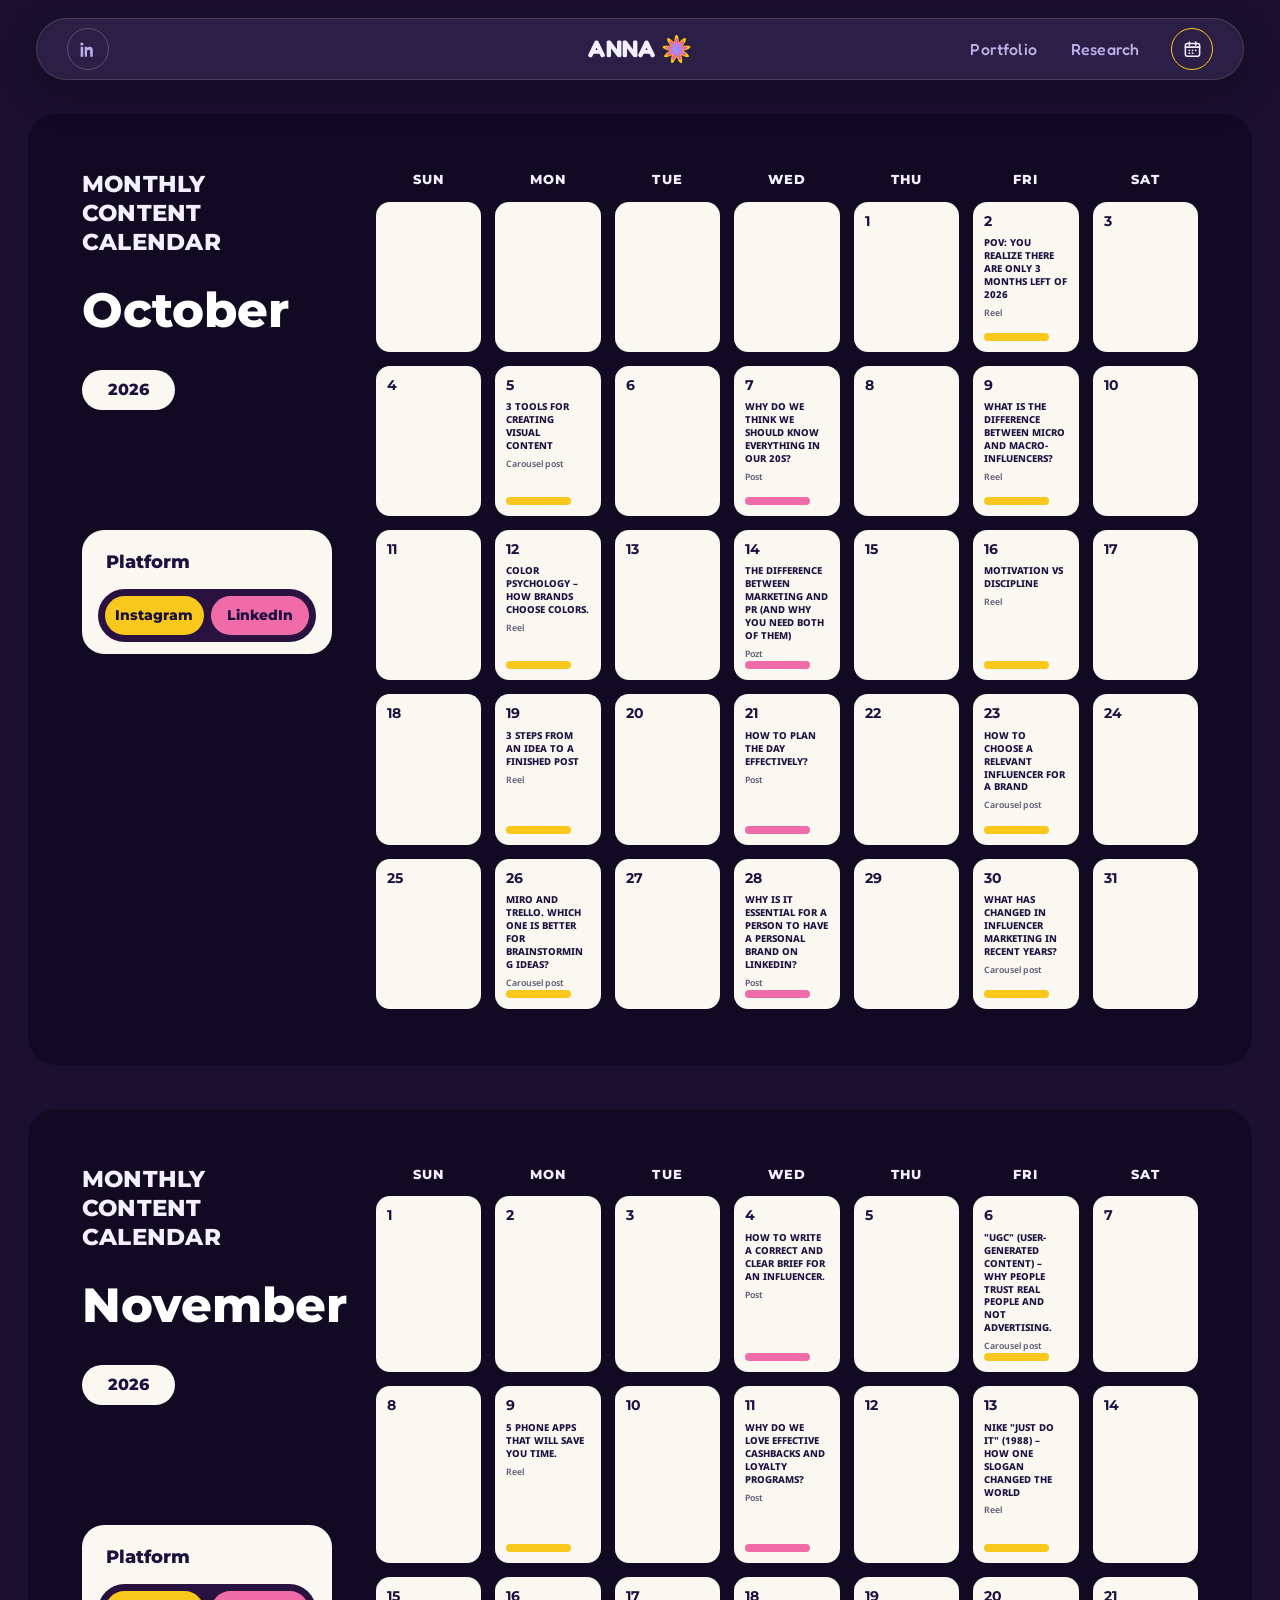
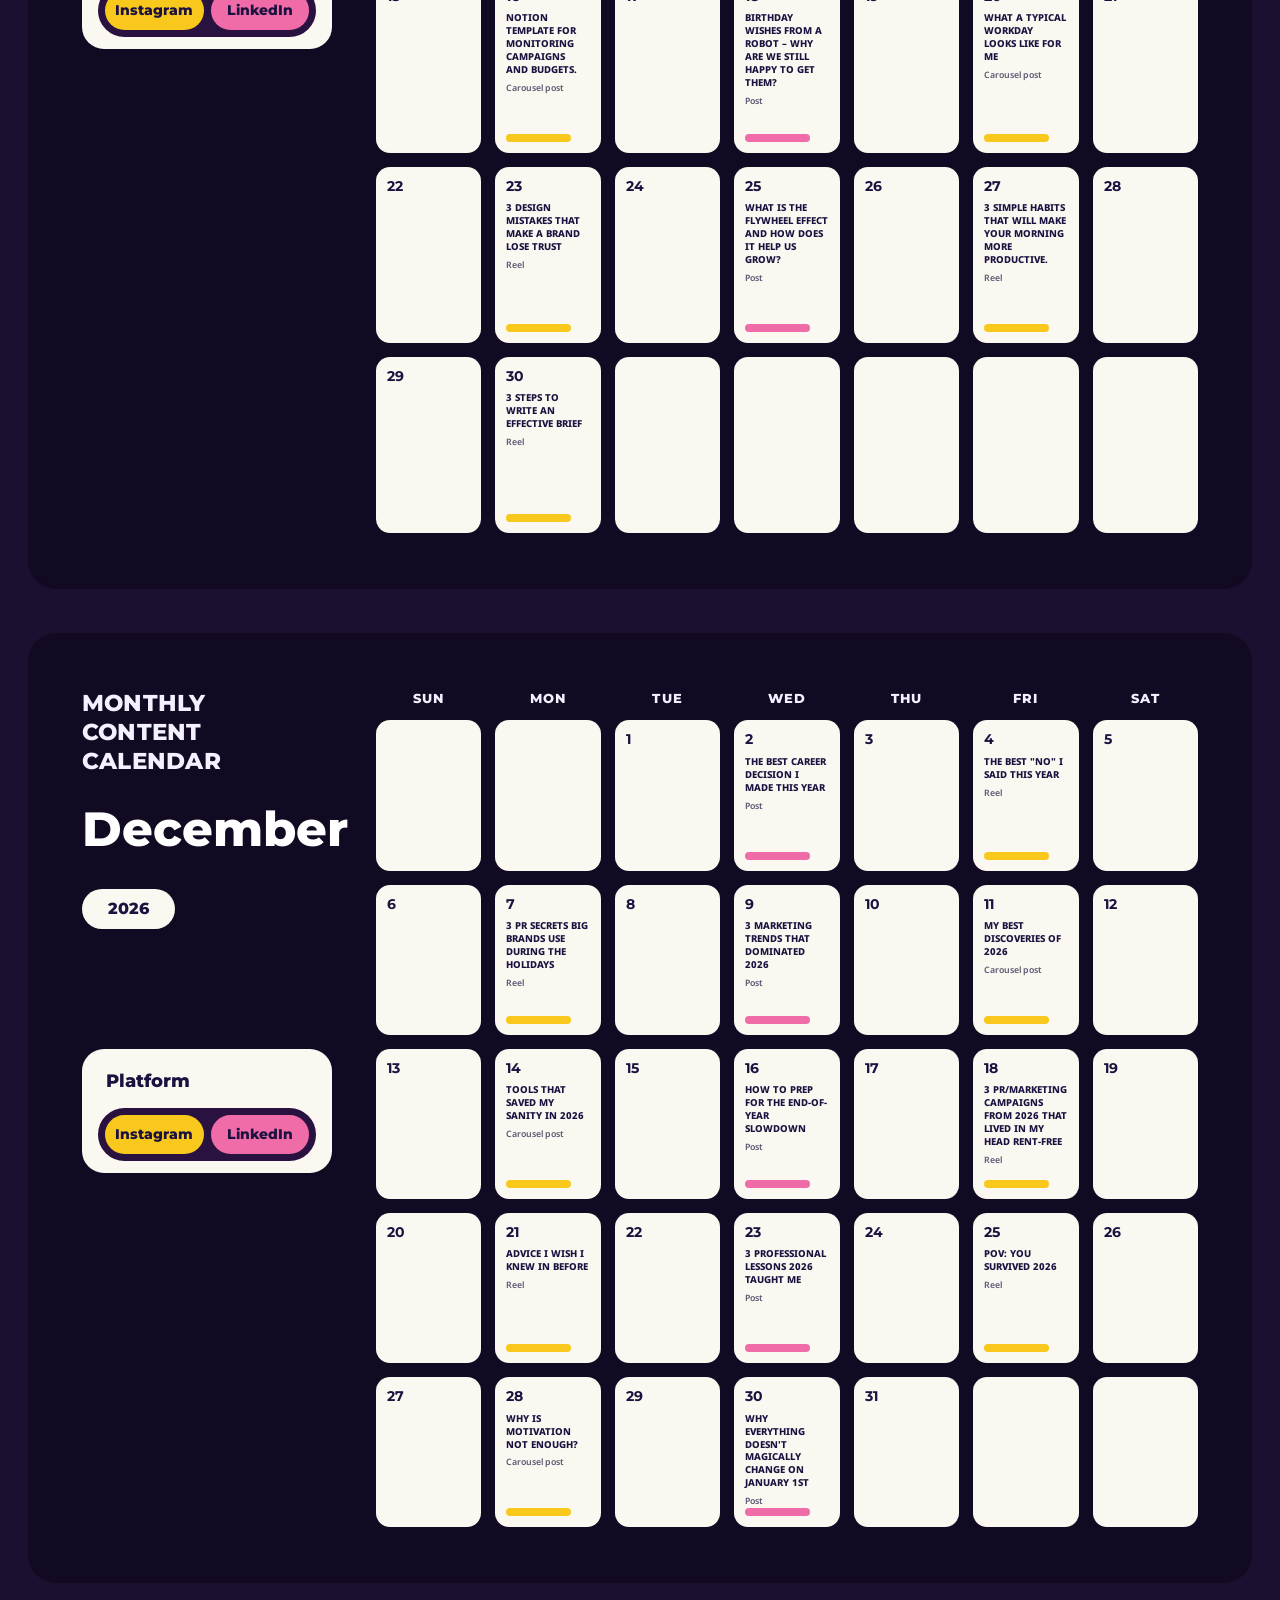
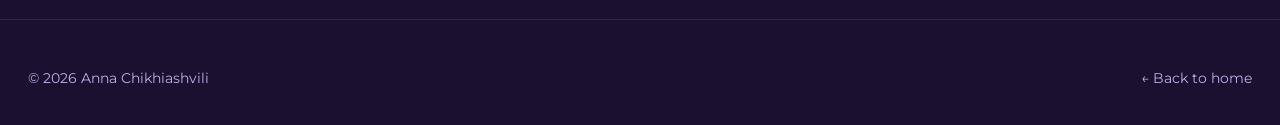
==== commit b2c26a5c: "Content calendar: use verbatim English source text (no translation) across Oct/Nov/Dec" ====
--- a/content-calendar.html
+++ b/content-calendar.html
@@ -208,54 +208,54 @@
   {
     name: 'October', year: 2026, month: 9, // JS month index (9 = October)
     entries: {
-      2:  { t: 'POV: ხვდები, რომ 2026 წლის დასრულებამდე სულ 3 თვეღაა დარჩენილი', k: 'ვიდეო პოსტი', p: 'ig' },
-      5:  { t: '3 TOOL ვიზუალური კონტენტის შესაქმნელად', k: 'კარუსელი პოსტი', p: 'ig' },
-      7:  { t: 'რატომ გვგონია, რომ 20-იან წლებში ყველაფერი უნდა ვიცოდეთ?', k: 'პოსტი', p: 'li' },
-      9:  { t: 'რით განსხვავდებიან ერთმანეთისგან მიკრო და მაკრო ინფლუენსერები?', k: 'ვიდეო პოსტი', p: 'ig' },
-      12: { t: 'ფერების ფსიქოლოგია - როგორ ირჩევენ ბრენდები ფერებს.', k: 'ვიდეო პოსტი', p: 'ig' },
-      14: { t: 'განსხვავება მარკეტინგსა და PR-ს შორის (და რატომ გჭირდება ორივე)', k: 'პოსტი', p: 'li' },
-      16: { t: 'მოტივაცია VS დისციპლინა', k: 'ვიდეო პოსტი', p: 'ig' },
-      19: { t: '3 ნაბიჯი იდეიდან მზა კონტენტამდე', k: 'ვიდეო პოსტი', p: 'ig' },
-      21: { t: 'როგორ დავგეგმო დღე ეფექტურად?', k: 'პოსტი', p: 'li' },
-      23: { t: 'როგორ შევარჩიოთ რელევანტური ინფლუენსერი ბრენდისთვის?', k: 'კარუსელი პოსტი', p: 'ig' },
-      26: { t: 'თულები: MIRO და TRELLO. რომელი ჯობია იდეების ბრეინშტორმინგისთვის?', k: 'კარუსელი პოსტი', p: 'ig' },
-      28: { t: 'რატომ არის აუცილებელი ადამიანისთვის პირადი ბრენდის ქონა LINKEDIN-ზე.', k: 'პოსტი', p: 'li' },
-      30: { t: 'რა შეიცვალა ბოლო წლებში ინფლუენსერ მარკეტინგში?', k: 'კარუსელი პოსტი', p: 'ig' }
+      2:  { t: 'POV: YOU REALIZE THERE ARE ONLY 3 MONTHS LEFT OF 2026', k: 'Reel', p: 'ig' },
+      5:  { t: '3 TOOLS FOR CREATING VISUAL CONTENT', k: 'Carousel post', p: 'ig' },
+      7:  { t: 'WHY DO WE THINK WE SHOULD KNOW EVERYTHING IN OUR 20S?', k: 'Post', p: 'li' },
+      9:  { t: 'WHAT IS THE DIFFERENCE BETWEEN MICRO AND MACRO-INFLUENCERS?', k: 'Reel', p: 'ig' },
+      12: { t: 'COLOR PSYCHOLOGY – HOW BRANDS CHOOSE COLORS.', k: 'Reel', p: 'ig' },
+      14: { t: 'THE DIFFERENCE BETWEEN MARKETING AND PR (AND WHY YOU NEED BOTH OF THEM)', k: 'Pozt', p: 'li' },
+      16: { t: 'MOTIVATION VS DISCIPLINE', k: 'Reel', p: 'ig' },
+      19: { t: '3 STEPS FROM AN IDEA TO A FINISHED POST', k: 'Reel', p: 'ig' },
+      21: { t: 'HOW TO PLAN THE DAY EFFECTIVELY?', k: 'Post', p: 'li' },
+      23: { t: 'HOW TO CHOOSE A RELEVANT INFLUENCER FOR A BRAND', k: 'Carousel post', p: 'ig' },
+      26: { t: 'MIRO AND TRELLO. WHICH ONE IS BETTER FOR BRAINSTORMING IDEAS?', k: 'Carousel post', p: 'ig' },
+      28: { t: 'WHY IS IT ESSENTIAL FOR A PERSON TO HAVE A PERSONAL BRAND ON LINKEDIN?', k: 'Post', p: 'li' },
+      30: { t: 'WHAT HAS CHANGED IN INFLUENCER MARKETING IN RECENT YEARS?', k: 'Carousel post', p: 'ig' }
     }
   },
   {
     name: 'November', year: 2026, month: 10,
     entries: {
-      4:  { t: 'როგორ დავწეროთ სწორი და გასაგები ბრიფი ინფლუენსერისთვის.', k: 'პოსტი', p: 'li' },
-      6:  { t: "'UGC' (USER-GENERATED CONTENT) - რატომ ენდობა ხალხი რეალურ ადამიანებს და არა რეკლამას.", k: 'კარუსელი პოსტი', p: 'ig' },
-      9:  { t: '5 აპლიკაცია ტელეფონისთვის, რომელიც დროს დაგიზოგავს.', k: 'ვიდეო პოსტი', p: 'ig' },
-      11: { t: 'რატომ გვიყვარს ეფექტური ქეშბექები და ლოიალობის პროგრამები?', k: 'პოსტი', p: 'li' },
-      13: { t: 'NIKE-ის "JUST DO IT" (1988) - როგორ შეცვალა ერთმა სლოგანმა სამყარო.', k: 'ვიდეო პოსტი', p: 'ig' },
-      16: { t: 'NOTION-ის თემფლეითი კამპანიებისა და ბიუჯეტების მონიტორინგისთვის.', k: 'კარუსელი პოსტი', p: 'ig' },
-      18: { t: 'დაბადების დღის მილოცვა რობოტისგან - რატომ გვიხარია მაინც მისი მიღება?', k: 'პოსტი', p: 'li' },
-      20: { t: 'როგორ გამოიყურება ჩემი ტიპიური სამუშაო დღე.', k: 'კარუსელი პოსტი', p: 'ig' },
-      23: { t: '3 დიზაინის შეცდომა, რომელიც ბრენდს ნდობას უკარგავს.', k: 'ვიდეო პოსტი', p: 'ig' },
-      25: { t: 'რა არის flywheel ეფექტი და როგორ გვეხმარება ზრდაში?', k: 'პოსტი', p: 'li' },
-      27: { t: '3 მარტივი ჩვევა, რომელიც დილას უფრო პროდუქტიულს გახდის.', k: 'ვიდეო პოსტი', p: 'ig' },
-      30: { t: '3 ნაბიჯი ეფექტური ბრიფის დასაწერად.', k: 'ვიდეო პოსტი', p: 'ig' }
+      4:  { t: 'HOW TO WRITE A CORRECT AND CLEAR BRIEF FOR AN INFLUENCER.', k: 'Post', p: 'li' },
+      6:  { t: '"UGC" (USER-GENERATED CONTENT) – WHY PEOPLE TRUST REAL PEOPLE AND NOT ADVERTISING.', k: 'Carousel post', p: 'ig' },
+      9:  { t: '5 PHONE APPS THAT WILL SAVE YOU TIME.', k: 'Reel', p: 'ig' },
+      11: { t: 'WHY DO WE LOVE EFFECTIVE CASHBACKS AND LOYALTY PROGRAMS?', k: 'Post', p: 'li' },
+      13: { t: 'NIKE "JUST DO IT" (1988) – HOW ONE SLOGAN CHANGED THE WORLD', k: 'Reel', p: 'ig' },
+      16: { t: 'NOTION TEMPLATE FOR MONITORING CAMPAIGNS AND BUDGETS.', k: 'Carousel post', p: 'ig' },
+      18: { t: 'BIRTHDAY WISHES FROM A ROBOT – WHY ARE WE STILL HAPPY TO GET THEM?', k: 'Post', p: 'li' },
+      20: { t: 'WHAT A TYPICAL WORKDAY LOOKS LIKE FOR ME', k: 'Carousel post', p: 'ig' },
+      23: { t: '3 DESIGN MISTAKES THAT MAKE A BRAND LOSE TRUST', k: 'Reel', p: 'ig' },
+      25: { t: 'WHAT IS THE FLYWHEEL EFFECT AND HOW DOES IT HELP US GROW?', k: 'Post', p: 'li' },
+      27: { t: '3 SIMPLE HABITS THAT WILL MAKE YOUR MORNING MORE PRODUCTIVE.', k: 'Reel', p: 'ig' },
+      30: { t: '3 STEPS TO WRITE AN EFFECTIVE BRIEF', k: 'Reel', p: 'ig' }
     }
   },
   {
     name: 'December', year: 2026, month: 11,
     entries: {
-      2:  { t: 'საუკეთესო კარიერული გადაწყვეტილება, რომელიც წელს მივიღე.', k: 'პოსტი', p: 'li' },
-      4:  { t: 'საუკეთესო "არა", რომელიც წელს ვთქვი.', k: 'ვიდეო პოსტი', p: 'ig' },
-      7:  { t: '3 PR საიდუმლო, რომელსაც დიდი ბრენდები დღესასწაულებზე იყენებენ.', k: 'ვიდეო პოსტი', p: 'ig' },
-      9:  { t: '3 მარკეტინგული ტრენდი, რომელიც 2026 წელს დომინირებდა.', k: 'პოსტი', p: 'li' },
-      11: { t: 'ჩემი საუკეთესო აღმოჩენები 2026 წელს.', k: 'კარუსელი პოსტი', p: 'ig' },
-      14: { t: 'თულები, რომლებმაც 2026 წელს ჩემი სიმშვიდე გადაარჩინა.', k: 'კარუსელი პოსტი', p: 'ig' },
-      16: { t: 'როგორ მოვემზადოთ წლის ბოლოს შენელებისთვის.', k: 'პოსტი', p: 'li' },
-      18: { t: '3 PR/მარკეტინგული კამპანია 2026 წლიდან, რომელიც თავიდან არ მდიოდა.', k: 'ვიდეო პოსტი', p: 'ig' },
-      21: { t: 'რჩევა, ნეტავ ადრე რომ მცოდნოდა.', k: 'ვიდეო პოსტი', p: 'ig' },
-      23: { t: '3 პროფესიული გაკვეთილი, რომელიც 2026 წელმა მასწავლა.', k: 'პოსტი', p: 'li' },
-      25: { t: 'POV: გადაიტანე 2026 წელი.', k: 'ვიდეო პოსტი', p: 'ig' },
-      28: { t: 'რატომ არ არის მოტივაცია საკმარისი?', k: 'კარუსელი პოსტი', p: 'ig' },
-      30: { t: 'რატომ არ იცვლება ყველაფერი ჯადოსნურად 1 იანვარს.', k: 'პოსტი', p: 'li' }
+      2:  { t: 'THE BEST CAREER DECISION I MADE THIS YEAR', k: 'Post', p: 'li' },
+      4:  { t: 'THE BEST "NO" I SAID THIS YEAR', k: 'Reel', p: 'ig' },
+      7:  { t: '3 PR SECRETS BIG BRANDS USE DURING THE HOLIDAYS', k: 'Reel', p: 'ig' },
+      9:  { t: '3 MARKETING TRENDS THAT DOMINATED 2026', k: 'Post', p: 'li' },
+      11: { t: 'MY BEST DISCOVERIES OF 2026', k: 'Carousel post', p: 'ig' },
+      14: { t: 'TOOLS THAT SAVED MY SANITY IN 2026', k: 'Carousel post', p: 'ig' },
+      16: { t: 'HOW TO PREP FOR THE END-OF-YEAR SLOWDOWN', k: 'Post', p: 'li' },
+      18: { t: '3 PR/MARKETING CAMPAIGNS FROM 2026 THAT LIVED IN MY HEAD RENT-FREE', k: 'Reel', p: 'ig' },
+      21: { t: 'ADVICE I WISH I KNEW IN BEFORE', k: 'Reel', p: 'ig' },
+      23: { t: '3 PROFESSIONAL LESSONS 2026 TAUGHT ME', k: 'Post', p: 'li' },
+      25: { t: 'POV: YOU SURVIVED 2026', k: 'Reel', p: 'ig' },
+      28: { t: 'WHY IS MOTIVATION NOT ENOUGH?', k: 'Carousel post', p: 'ig' },
+      30: { t: "WHY EVERYTHING DOESN'T MAGICALLY CHANGE ON JANUARY 1ST", k: 'Post', p: 'li' }
     }
   }
 ];
